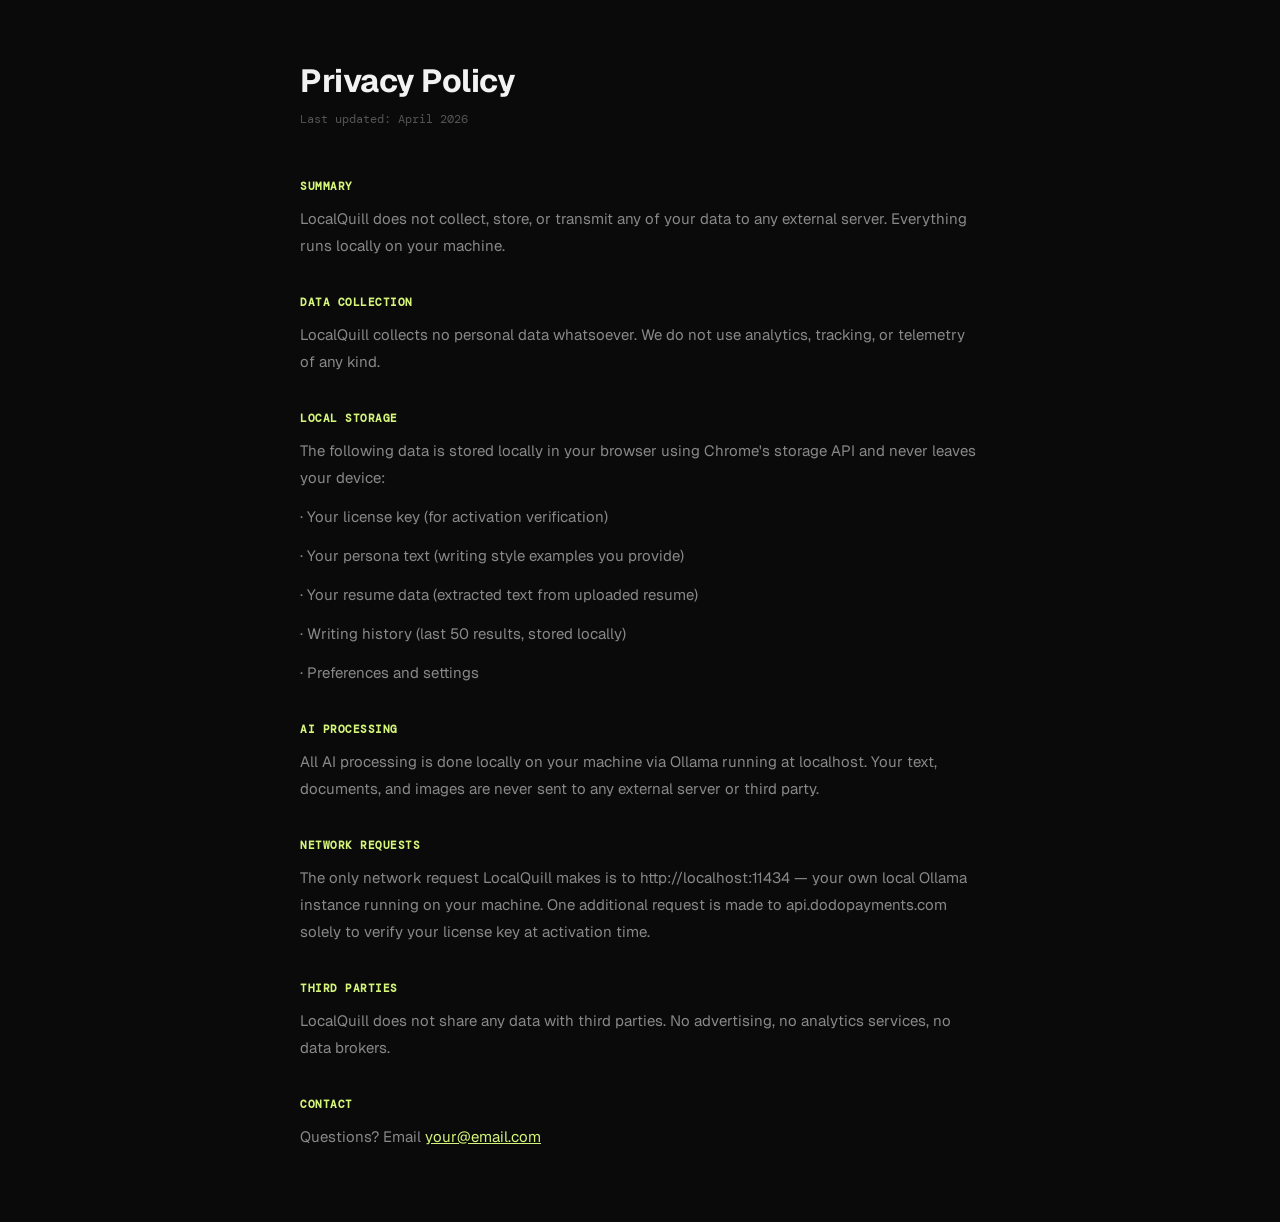
==== privacy.html @ 45b6f995 "added privacy policy page" ====
<!DOCTYPE html>
<html lang="en">

<head>
    <meta charset="UTF-8">
    <title>Privacy Policy — LocalQuill</title>
    <link href="https://fonts.googleapis.com/css2?family=Geist:wght@400;500;600&family=DM+Mono&display=swap"
        rel="stylesheet">
    <style>
        * {
            margin: 0;
            padding: 0;
            box-sizing: border-box;
        }

        body {
            font-family: 'Geist', sans-serif;
            background: #0a0a0a;
            color: #f2f2f2;
            padding: 60px 24px;
        }

        .wrap {
            max-width: 680px;
            margin: 0 auto;
        }

        h1 {
            font-size: 32px;
            margin-bottom: 8px;
            letter-spacing: -0.5px;
        }

        .updated {
            font-family: 'DM Mono', monospace;
            font-size: 12px;
            color: #555;
            margin-bottom: 48px;
        }

        h2 {
            font-size: 16px;
            font-weight: 600;
            color: #d4f57a;
            margin: 36px 0 12px;
            text-transform: uppercase;
            letter-spacing: 0.5px;
            font-family: 'DM Mono', monospace;
            font-size: 11px;
        }

        p {
            font-size: 15px;
            color: #888;
            line-height: 1.8;
            margin-bottom: 12px;
        }

        a {
            color: #d4f57a;
        }
    </style>
</head>

<body>
    <div class="wrap">
        <h1>Privacy Policy</h1>
        <p class="updated">Last updated: April 2026</p>

        <h2>Summary</h2>
        <p>LocalQuill does not collect, store, or transmit any of your data to any external server. Everything runs
            locally on your machine.</p>

        <h2>Data Collection</h2>
        <p>LocalQuill collects no personal data whatsoever. We do not use analytics, tracking, or telemetry of any kind.
        </p>

        <h2>Local Storage</h2>
        <p>The following data is stored locally in your browser using Chrome's storage API and never leaves your device:
        </p>
        <p>· Your license key (for activation verification)</p>
        <p>· Your persona text (writing style examples you provide)</p>
        <p>· Your resume data (extracted text from uploaded resume)</p>
        <p>· Writing history (last 50 results, stored locally)</p>
        <p>· Preferences and settings</p>

        <h2>AI Processing</h2>
        <p>All AI processing is done locally on your machine via Ollama running at localhost. Your text, documents, and
            images are never sent to any external server or third party.</p>

        <h2>Network Requests</h2>
        <p>The only network request LocalQuill makes is to http://localhost:11434 — your own local Ollama instance
            running on your machine. One additional request is made to api.dodopayments.com solely to verify your
            license key at activation time.</p>

        <h2>Third Parties</h2>
        <p>LocalQuill does not share any data with third parties. No advertising, no analytics services, no data
            brokers.</p>

        <h2>Contact</h2>
        <p>Questions? Email <a href="mailto:your@email.com">your@email.com</a></p>
    </div>
</body>

</html>
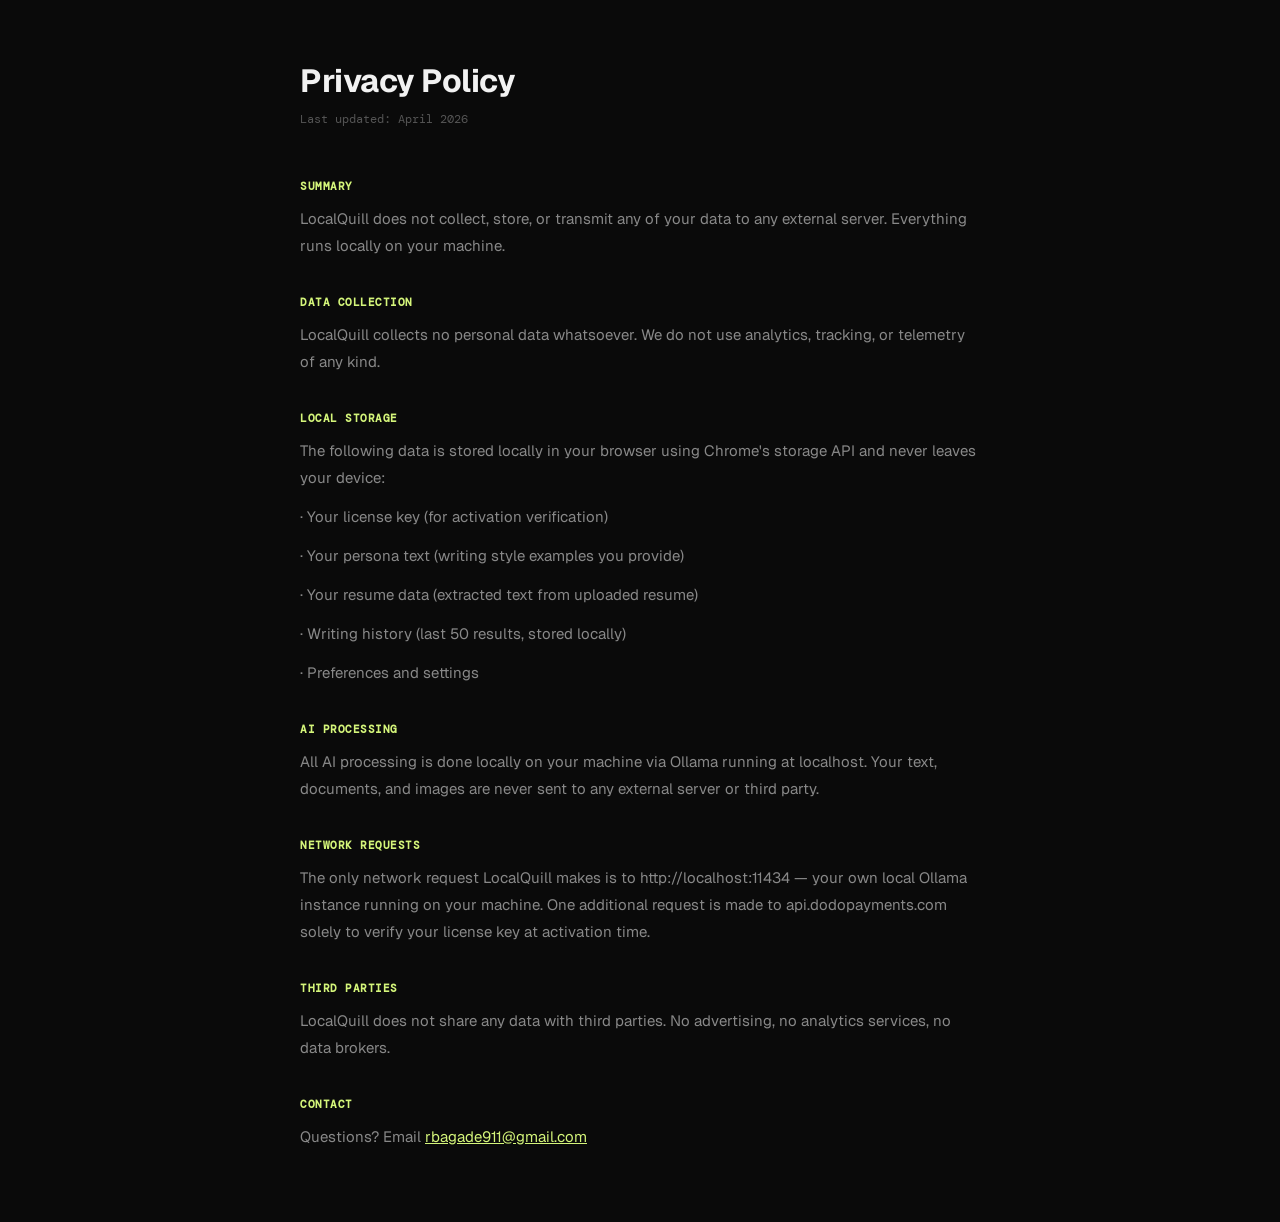
==== commit 7c9b3d38: "added email" ====
--- a/privacy.html
+++ b/privacy.html
@@ -98,7 +98,7 @@
             brokers.</p>
 
         <h2>Contact</h2>
-        <p>Questions? Email <a href="mailto:your@email.com">your@email.com</a></p>
+        <p>Questions? Email <a href="mailto:your@email.com">rbagade911@gmail.com</a></p>
     </div>
 </body>
 
